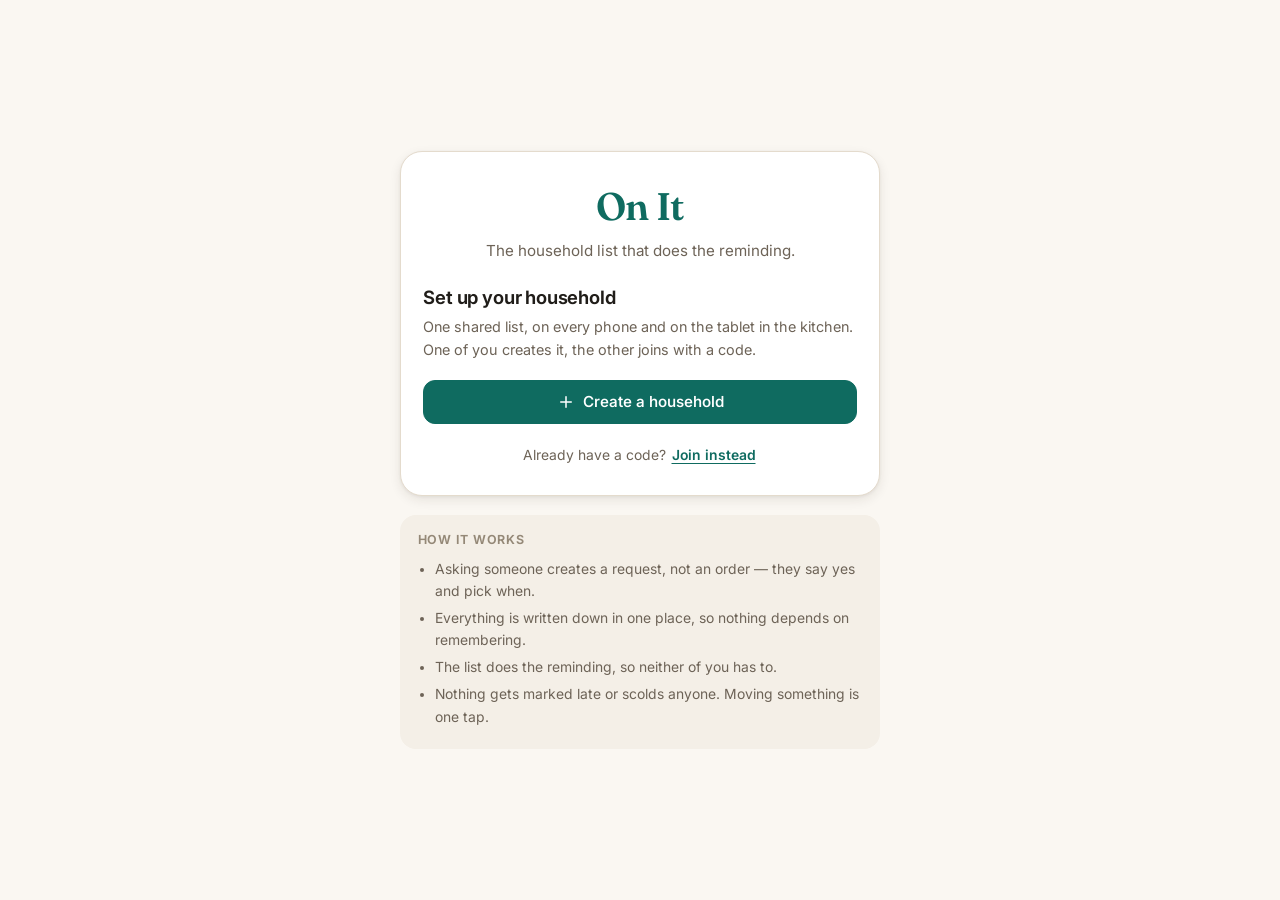
==== onit/index.html @ 19840f33 "Add On It — a shared household list for couples A to-do board built for the loop described in The AD" ====
<!DOCTYPE html>
<html lang="en">
<head>
  <meta charset="UTF-8" />
  <meta name="viewport" content="width=device-width, initial-scale=1, viewport-fit=cover, maximum-scale=1" />
  <title>On It — the household list that does the reminding</title>
  <meta name="description" content="A shared household list for couples. One partner asks, the other agrees and picks when, and the list does the reminding instead of the spouse." />

  <link rel="manifest" href="manifest.webmanifest" />
  <meta name="theme-color" content="#faf7f2" media="(prefers-color-scheme: light)" />
  <meta name="theme-color" content="#131110" media="(prefers-color-scheme: dark)" />
  <meta name="mobile-web-app-capable" content="yes" />
  <meta name="apple-mobile-web-app-capable" content="yes" />
  <meta name="apple-mobile-web-app-status-bar-style" content="default" />
  <meta name="apple-mobile-web-app-title" content="On It" />
  <link rel="apple-touch-icon" href="icons/icon-192.png" />
  <link rel="icon" href="icons/icon-192.png" />

  <link rel="preconnect" href="https://fonts.googleapis.com" />
  <link rel="preconnect" href="https://fonts.gstatic.com" crossorigin />
  <link
    href="https://fonts.googleapis.com/css2?family=Fraunces:opsz,wght@9..144,600&family=Inter:wght@400;500;550;600;650;700&display=swap"
    rel="stylesheet" />
  <link rel="stylesheet" href="app.css" />
</head>
<body>
  <div id="root">
    <!-- First paint before the script boots: a skeleton, never a blank screen. -->
    <div class="setup">
      <div class="setup-card" aria-busy="true">
        <div class="skeleton">
          <div class="sk short"></div>
          <div class="sk"></div>
          <div class="sk short"></div>
        </div>
      </div>
    </div>
  </div>
  <div class="toasts" id="toasts" role="status" aria-live="polite"></div>

  <noscript>
    <div class="setup">
      <div class="setup-card">
        <h2>On It needs JavaScript</h2>
        <p class="lede">This app runs entirely in your browser and needs JavaScript switched on.</p>
      </div>
    </div>
  </noscript>

  <script src="app.js"></script>
</body>
</html>
---- onit/app.css ----
/* ==========================================================================
   On It — design tokens and components

   Layout map
   ----------
   .app
     ├ .topbar        household, acting-as switcher, sync state, settings
     ├ .kiosk-clock   (kiosk only) time + date, readable across a room
     ├ .view          Today | Asks | Everything | Wins
     ├ .nav           bottom tabs on phones, left rail from 860px up
     └ .sheet         add / detail / settings / accept overlays
   ========================================================================== */

:root {
  /* Warm neutral base + a calm teal primary. Clay is reserved for "an ask is
     waiting on you" — the one thing that should catch the eye across a room. */
  --bg: #faf7f2;
  --surface: #ffffff;
  --surface-2: #f4efe7;
  --surface-3: #ebe4d8;
  --border: #e4dbcd;
  --border-strong: #d3c7b4;
  --text: #201d19;
  --muted: #6d6357;
  --faint: #948877;

  --primary: #0f6b60;
  --primary-hover: #0c574e;
  --primary-fg: #ffffff;
  --primary-soft: #e2f0ed;

  --clay: #b0521f;
  --clay-soft: #fbeade;

  --success: #2c7a4b;
  --success-soft: #e3f2e7;
  --warn: #97671a;
  --warn-soft: #fbf0da;
  --danger: #a63232;
  --danger-soft: #fbe8e6;

  --ring: #0f6b60;
  --shadow-sm: 0 1px 2px rgba(45, 34, 20, .06), 0 1px 3px rgba(45, 34, 20, .05);
  --shadow-md: 0 4px 12px rgba(45, 34, 20, .09), 0 1px 3px rgba(45, 34, 20, .06);
  --shadow-lg: 0 16px 40px rgba(45, 34, 20, .16), 0 4px 12px rgba(45, 34, 20, .09);

  --r-sm: 8px;
  --r-md: 12px;
  --r-lg: 16px;
  --r-xl: 22px;

  --sans: "Inter", -apple-system, BlinkMacSystemFont, "Segoe UI", Roboto, Helvetica, Arial, sans-serif;
  --display: "Fraunces", Georgia, "Times New Roman", serif;

  --ease: cubic-bezier(.2, .8, .2, 1);
  --tap: 44px;
}

:root[data-theme="dark"] {
  --bg: #131110;
  --surface: #1c1917;
  --surface-2: #24201d;
  --surface-3: #2f2926;
  --border: #332d29;
  --border-strong: #48403a;
  --text: #f4efe8;
  --muted: #a99e92;
  --faint: #877c70;

  --primary: #4ec2ae;
  --primary-hover: #6fd3c1;
  --primary-fg: #06241f;
  --primary-soft: #17322e;

  --clay: #f0975a;
  --clay-soft: #33231a;

  --success: #5ec27f;
  --success-soft: #172c1e;
  --warn: #dda43e;
  --warn-soft: #2e2517;
  --danger: #ef7d76;
  --danger-soft: #331d1c;

  --ring: #4ec2ae;
  --shadow-sm: 0 1px 2px rgba(0, 0, 0, .5);
  --shadow-md: 0 4px 14px rgba(0, 0, 0, .55);
  --shadow-lg: 0 18px 48px rgba(0, 0, 0, .65);
}

* { box-sizing: border-box; }

html, body {
  height: 100%;
  margin: 0;
}

body {
  background: var(--bg);
  color: var(--text);
  font-family: var(--sans);
  font-size: 16px;
  line-height: 1.5;
  -webkit-font-smoothing: antialiased;
  -webkit-tap-highlight-color: transparent;
  overscroll-behavior-y: none;
}

/* Kiosk: a wall or fridge tablet is read from several feet away, so everything
   steps up a size and touch targets grow. */
body[data-kiosk="on"] { font-size: 19px; --tap: 60px; }

h1, h2, h3 { margin: 0; font-weight: 650; letter-spacing: -.01em; }

button, input, select, textarea {
  font: inherit;
  color: inherit;
}

::selection { background: var(--primary-soft); }

/* --------------------------------------------------------------- primitives */

.btn {
  display: inline-flex;
  align-items: center;
  justify-content: center;
  gap: .5rem;
  min-height: var(--tap);
  padding: .55rem 1rem;
  border: 1px solid var(--border-strong);
  border-radius: var(--r-md);
  background: var(--surface);
  color: var(--text);
  font-size: .95rem;
  font-weight: 550;
  cursor: pointer;
  transition: background .15s var(--ease), border-color .15s var(--ease),
              transform .12s var(--ease), color .15s var(--ease);
}
.btn svg { flex: none; width: 18px; height: 18px; }
.btn:hover { background: var(--surface-2); border-color: var(--faint); }
.btn:active { transform: scale(.97); }
.btn:focus-visible { outline: none; box-shadow: 0 0 0 2px var(--bg), 0 0 0 4px var(--ring); }
.btn[disabled], .btn[aria-disabled="true"] {
  opacity: .5;
  cursor: not-allowed;
  pointer-events: none;
}

.btn-primary {
  background: var(--primary);
  border-color: var(--primary);
  color: var(--primary-fg);
}
.btn-primary:hover { background: var(--primary-hover); border-color: var(--primary-hover); }

.btn-ghost { background: transparent; border-color: transparent; }
.btn-ghost:hover { background: var(--surface-2); border-color: transparent; }

.btn-danger { color: var(--danger); border-color: var(--border); }
.btn-danger:hover { background: var(--danger-soft); border-color: var(--danger); }

.btn-sm { min-height: 36px; padding: .3rem .7rem; font-size: .85rem; border-radius: var(--r-sm); }
.btn-block { width: 100%; }

.icon-btn {
  display: inline-flex;
  align-items: center;
  justify-content: center;
  width: var(--tap);
  height: var(--tap);
  border: 1px solid transparent;
  border-radius: var(--r-md);
  background: transparent;
  color: var(--muted);
  cursor: pointer;
  transition: background .15s var(--ease), color .15s var(--ease), transform .12s var(--ease);
}
.icon-btn:hover { background: var(--surface-2); color: var(--text); }
.icon-btn:active { transform: scale(.94); }
.icon-btn:focus-visible { outline: none; box-shadow: 0 0 0 2px var(--bg), 0 0 0 4px var(--ring); }
.icon-btn svg { width: 20px; height: 20px; }

/* Selectable pills: the app's main input device. Fewer keyboards, more taps. */
.chip {
  display: inline-flex;
  align-items: center;
  gap: .4rem;
  min-height: 40px;
  padding: .35rem .8rem;
  border: 1px solid var(--border-strong);
  border-radius: 999px;
  background: var(--surface);
  color: var(--muted);
  font-size: .88rem;
  font-weight: 550;
  cursor: pointer;
  white-space: nowrap;
  transition: background .15s var(--ease), color .15s var(--ease),
              border-color .15s var(--ease), transform .12s var(--ease);
}
.chip:hover { background: var(--surface-2); color: var(--text); }
.chip:active { transform: scale(.96); }
.chip:focus-visible { outline: none; box-shadow: 0 0 0 2px var(--bg), 0 0 0 3px var(--ring); }
.chip[aria-pressed="true"], .chip[aria-selected="true"] {
  background: var(--primary);
  border-color: var(--primary);
  color: var(--primary-fg);
}
.chip[disabled] { opacity: .45; pointer-events: none; }

.chip-row {
  display: flex;
  flex-wrap: wrap;
  gap: .45rem;
}
.chip-scroll {
  display: flex;
  gap: .45rem;
  overflow-x: auto;
  padding-bottom: .25rem;
  scrollbar-width: none;
}
.chip-scroll::-webkit-scrollbar { display: none; }

.field { display: block; margin-bottom: 1.1rem; }
.field > .label {
  display: block;
  margin-bottom: .4rem;
  font-size: .82rem;
  font-weight: 600;
  letter-spacing: .01em;
  color: var(--muted);
}
.field .hint { margin-top: .4rem; font-size: .8rem; color: var(--faint); line-height: 1.45; }

.input, .textarea, .select {
  width: 100%;
  min-height: var(--tap);
  padding: .6rem .8rem;
  border: 1px solid var(--border-strong);
  border-radius: var(--r-md);
  background: var(--surface);
  transition: border-color .15s var(--ease), box-shadow .15s var(--ease), background .15s var(--ease);
}
.input:hover, .textarea:hover, .select:hover { border-color: var(--faint); }
.input:focus, .textarea:focus, .select:focus {
  outline: none;
  border-color: var(--primary);
  box-shadow: 0 0 0 3px var(--primary-soft);
}
.input[disabled], .textarea[disabled], .select[disabled] {
  opacity: .55;
  cursor: not-allowed;
  background: var(--surface-2);
}
.input[aria-invalid="true"], .textarea[aria-invalid="true"] {
  border-color: var(--danger);
  box-shadow: 0 0 0 3px var(--danger-soft);
}
.textarea { min-height: 84px; resize: vertical; line-height: 1.55; }
.input-lg { font-size: 1.15rem; font-weight: 550; padding: .8rem .9rem; }

.error-text {
  display: flex;
  align-items: center;
  gap: .35rem;
  margin-top: .4rem;
  color: var(--danger);
  font-size: .82rem;
  font-weight: 500;
}

.switch {
  display: flex;
  align-items: center;
  justify-content: space-between;
  gap: 1rem;
  width: 100%;
  min-height: var(--tap);
  padding: .55rem .2rem;
  border: none;
  background: none;
  text-align: left;
  cursor: pointer;
  border-radius: var(--r-sm);
}
.switch:hover .switch-track { border-color: var(--faint); }
.switch:focus-visible { outline: none; box-shadow: 0 0 0 2px var(--bg), 0 0 0 4px var(--ring); }
.switch-text { font-size: .95rem; font-weight: 550; }
.switch-sub { font-size: .8rem; color: var(--muted); font-weight: 400; line-height: 1.45; }
.switch-track {
  flex: none;
  width: 46px;
  height: 28px;
  padding: 3px;
  border: 1px solid var(--border-strong);
  border-radius: 999px;
  background: var(--surface-2);
  transition: background .2s var(--ease), border-color .2s var(--ease);
}
.switch-thumb {
  display: block;
  width: 20px;
  height: 20px;
  border-radius: 50%;
  background: var(--surface);
  box-shadow: var(--shadow-sm);
  transition: transform .2s var(--ease);
}
.switch[aria-checked="true"] .switch-track { background: var(--primary); border-color: var(--primary); }
.switch[aria-checked="true"] .switch-thumb { transform: translateX(18px); }

.avatar {
  display: inline-flex;
  align-items: center;
  justify-content: center;
  flex: none;
  width: 28px;
  height: 28px;
  border-radius: 50%;
  font-size: .75rem;
  font-weight: 700;
  letter-spacing: .01em;
  color: #fff;
  background: var(--m-teal);
}
.avatar-lg { width: 40px; height: 40px; font-size: .95rem; }

/* Member colours. Distinct in both themes and distinguishable without relying
   on hue alone — every avatar also carries the person's initials. */
.m-teal   { background: #10736a; }
.m-rose   { background: #b23a5f; }
.m-indigo { background: #4a54ab; }
.m-amber  { background: #9a6410; }
.m-violet { background: #7345a8; }
.m-forest { background: #3d7233; }
.m-slate  { background: #4d5b6b; }
.m-clay   { background: #a8542a; }

.badge {
  display: inline-flex;
  align-items: center;
  gap: .3rem;
  padding: .12rem .5rem;
  border-radius: 999px;
  background: var(--surface-2);
  color: var(--muted);
  font-size: .74rem;
  font-weight: 600;
  white-space: nowrap;
}
.badge svg { width: 13px; height: 13px; }
.badge-clay { background: var(--clay-soft); color: var(--clay); }
.badge-warn { background: var(--warn-soft); color: var(--warn); }
.badge-ok { background: var(--success-soft); color: var(--success); }
.badge-primary { background: var(--primary-soft); color: var(--primary); }

/* ------------------------------------------------------------------ shell */

.app {
  display: flex;
  flex-direction: column;
  min-height: 100dvh;
}

.topbar {
  position: sticky;
  top: 0;
  z-index: 30;
  display: flex;
  align-items: center;
  gap: .6rem;
  padding: .5rem .8rem;
  padding-top: max(.5rem, env(safe-area-inset-top));
  background: color-mix(in srgb, var(--bg) 88%, transparent);
  backdrop-filter: blur(12px);
  border-bottom: 1px solid var(--border);
}
.topbar .home {
  display: flex;
  align-items: center;
  gap: .5rem;
  min-width: 0;
  padding: .25rem .4rem;
  border: 1px solid transparent;
  border-radius: var(--r-md);
  background: none;
  cursor: pointer;
  transition: background .15s var(--ease);
}
.topbar .home:hover { background: var(--surface-2); }
.topbar .home:focus-visible { outline: none; box-shadow: 0 0 0 2px var(--bg), 0 0 0 4px var(--ring); }
.wordmark {
  font-family: var(--display);
  font-size: 1.15rem;
  font-weight: 600;
  letter-spacing: -.02em;
  color: var(--primary);
}
.household-name {
  min-width: 0;
  overflow: hidden;
  text-overflow: ellipsis;
  white-space: nowrap;
  font-size: .82rem;
  color: var(--muted);
}
.topbar .spacer { flex: 1; }

.who {
  display: inline-flex;
  align-items: center;
  gap: .45rem;
  min-height: 40px;
  padding: .2rem .6rem .2rem .25rem;
  border: 1px solid var(--border);
  border-radius: 999px;
  background: var(--surface);
  cursor: pointer;
  transition: background .15s var(--ease), border-color .15s var(--ease);
}
.who:hover { background: var(--surface-2); border-color: var(--faint); }
.who:focus-visible { outline: none; box-shadow: 0 0 0 2px var(--bg), 0 0 0 4px var(--ring); }
.who span { font-size: .85rem; font-weight: 600; }
.who svg { width: 14px; height: 14px; color: var(--faint); }

.sync {
  display: inline-flex;
  align-items: center;
  gap: .35rem;
  padding: .25rem .55rem;
  border-radius: 999px;
  font-size: .74rem;
  font-weight: 600;
  color: var(--muted);
  background: var(--surface-2);
}
.sync .dot { width: 7px; height: 7px; border-radius: 50%; background: var(--success); }
.sync[data-state="syncing"] .dot { background: var(--warn); animation: pulse 1.1s ease-in-out infinite; }
.sync[data-state="offline"] { background: var(--warn-soft); color: var(--warn); }
.sync[data-state="offline"] .dot { background: var(--warn); }
.sync[data-state="error"] { background: var(--danger-soft); color: var(--danger); }
.sync[data-state="error"] .dot { background: var(--danger); }
@keyframes pulse { 0%, 100% { opacity: 1; } 50% { opacity: .35; } }

.kiosk-clock {
  display: none;
  align-items: baseline;
  gap: .8rem;
  padding: .4rem 1.1rem 0;
}
body[data-kiosk="on"] .kiosk-clock { display: flex; }
.kiosk-clock .time {
  font-family: var(--display);
  font-size: 2.6rem;
  font-weight: 600;
  letter-spacing: -.02em;
  line-height: 1;
}
.kiosk-clock .date { font-size: 1rem; color: var(--muted); font-weight: 550; }

.view {
  flex: 1;
  width: 100%;
  max-width: 780px;
  margin: 0 auto;
  padding: 1rem .9rem calc(6.5rem + env(safe-area-inset-bottom));
}

.view-head {
  display: flex;
  align-items: flex-end;
  justify-content: space-between;
  gap: 1rem;
  margin-bottom: .9rem;
}
.view-head h1 { font-size: 1.5rem; }
.view-head .sub { margin-top: .15rem; font-size: .86rem; color: var(--muted); }

.section { margin-top: 1.4rem; }
.section:first-of-type { margin-top: 0; }
.section-head {
  display: flex;
  align-items: center;
  gap: .55rem;
  margin-bottom: .55rem;
  padding: 0 .15rem;
}
.section-head h2 {
  font-size: .78rem;
  font-weight: 700;
  letter-spacing: .07em;
  text-transform: uppercase;
  color: var(--faint);
}
.section-head .count {
  font-size: .74rem;
  font-weight: 700;
  color: var(--faint);
}
.section-head .rule { flex: 1; height: 1px; background: var(--border); }

.stack { display: flex; flex-direction: column; gap: .55rem; }

/* -------------------------------------------------------------- task card */

.task {
  display: flex;
  align-items: flex-start;
  gap: .75rem;
  padding: .8rem .85rem;
  border: 1px solid var(--border);
  border-radius: var(--r-lg);
  background: var(--surface);
  box-shadow: var(--shadow-sm);
  transition: box-shadow .18s var(--ease), border-color .18s var(--ease),
              transform .18s var(--ease), opacity .3s var(--ease);
}
.task:hover { box-shadow: var(--shadow-md); border-color: var(--border-strong); }
.task[data-matters="true"] { border-left: 3px solid var(--clay); }
.task[data-nudged="true"] { background: linear-gradient(90deg, var(--clay-soft), var(--surface) 55%); }

/* The completion animation runs before the mutation fires, so the tap feels
   instant even on a slow connection. */
.task.is-completing {
  opacity: 0;
  transform: translateX(14px) scale(.97);
}

.check {
  flex: none;
  position: relative;
  width: 30px;
  height: 30px;
  margin-top: .1rem;
  border: 2px solid var(--border-strong);
  border-radius: 50%;
  background: var(--surface);
  cursor: pointer;
  transition: border-color .15s var(--ease), background .15s var(--ease), transform .12s var(--ease);
}
body[data-kiosk="on"] .check { width: 38px; height: 38px; }
.check:hover { border-color: var(--primary); background: var(--primary-soft); }
.check:active { transform: scale(.9); }
.check:focus-visible { outline: none; box-shadow: 0 0 0 2px var(--bg), 0 0 0 4px var(--ring); }
.check svg {
  position: absolute;
  inset: 0;
  margin: auto;
  width: 60%;
  height: 60%;
  color: var(--primary);
  opacity: 0;
  transform: scale(.4);
  transition: opacity .18s var(--ease), transform .18s var(--ease);
}
.check:hover svg { opacity: .45; transform: scale(1); }
.check[aria-checked="true"] {
  border-color: var(--primary);
  background: var(--primary);
}
.check[aria-checked="true"] svg { opacity: 1; transform: scale(1); color: var(--primary-fg); }

.task-body { flex: 1; min-width: 0; }
.task-title {
  font-size: 1rem;
  font-weight: 550;
  line-height: 1.35;
  word-break: break-word;
}
body[data-kiosk="on"] .task-title { font-size: 1.12rem; }
.task[data-done="true"] .task-title { color: var(--muted); text-decoration: line-through; }
.task-notes {
  margin-top: .25rem;
  font-size: .85rem;
  color: var(--muted);
  line-height: 1.45;
  white-space: pre-wrap;
  word-break: break-word;
}
.task-meta {
  display: flex;
  flex-wrap: wrap;
  align-items: center;
  gap: .35rem;
  margin-top: .45rem;
}
.task-actions { display: flex; align-items: center; gap: .15rem; flex: none; }

.steps { margin-top: .6rem; display: flex; flex-direction: column; gap: .1rem; }
.step {
  display: flex;
  align-items: center;
  gap: .55rem;
  width: 100%;
  min-height: 36px;
  padding: .2rem .3rem;
  border: none;
  border-radius: var(--r-sm);
  background: none;
  text-align: left;
  font-size: .88rem;
  color: var(--text);
  cursor: pointer;
  transition: background .15s var(--ease);
}
.step:hover { background: var(--surface-2); }
.step:focus-visible { outline: none; box-shadow: 0 0 0 2px var(--bg), 0 0 0 3px var(--ring); }
.step .box {
  flex: none;
  display: inline-flex;
  align-items: center;
  justify-content: center;
  width: 18px;
  height: 18px;
  border: 1.5px solid var(--border-strong);
  border-radius: 5px;
  transition: background .15s var(--ease), border-color .15s var(--ease);
}
.step .box svg { width: 12px; height: 12px; color: var(--primary-fg); opacity: 0; }
.step[aria-checked="true"] .box { background: var(--primary); border-color: var(--primary); }
.step[aria-checked="true"] .box svg { opacity: 1; }
.step[aria-checked="true"] .txt { color: var(--muted); text-decoration: line-through; }

.progress {
  height: 4px;
  margin-top: .5rem;
  border-radius: 999px;
  background: var(--surface-3);
  overflow: hidden;
}
.progress > i {
  display: block;
  height: 100%;
  border-radius: 999px;
  background: var(--primary);
  transition: width .3s var(--ease);
}

/* ------------------------------------------------------------- ask cards */

.ask {
  padding: .95rem;
  border: 1px solid var(--border);
  border-radius: var(--r-lg);
  background: var(--surface);
  box-shadow: var(--shadow-sm);
}
.ask[data-mine="true"] {
  border-color: color-mix(in srgb, var(--clay) 40%, var(--border));
  background: linear-gradient(180deg, var(--clay-soft), var(--surface) 60%);
}
.ask .from {
  display: flex;
  align-items: center;
  gap: .45rem;
  margin-bottom: .4rem;
  font-size: .8rem;
  color: var(--muted);
}
.ask .ask-title { font-size: 1.05rem; font-weight: 600; line-height: 1.35; }
.ask .ask-actions { display: flex; flex-wrap: wrap; gap: .45rem; margin-top: .85rem; }
.ask-commit {
  margin-top: .85rem;
  padding-top: .85rem;
  border-top: 1px dashed var(--border-strong);
}
.ask-commit .label {
  display: block;
  margin-bottom: .45rem;
  font-size: .78rem;
  font-weight: 650;
  color: var(--muted);
}

/* ------------------------------------------------------------ data states */

.empty {
  display: flex;
  flex-direction: column;
  align-items: center;
  gap: .6rem;
  padding: 3rem 1.5rem;
  text-align: center;
}
.empty .art {
  display: flex;
  align-items: center;
  justify-content: center;
  width: 64px;
  height: 64px;
  border-radius: 50%;
  background: var(--primary-soft);
  color: var(--primary);
}
.empty .art svg { width: 30px; height: 30px; }
.empty h3 { font-family: var(--display); font-size: 1.35rem; font-weight: 600; }
.empty p { margin: 0; max-width: 34ch; color: var(--muted); font-size: .92rem; line-height: 1.55; }
.empty .btn { margin-top: .5rem; }

.skeleton { display: flex; flex-direction: column; gap: .55rem; }
.sk {
  height: 76px;
  border-radius: var(--r-lg);
  background: linear-gradient(90deg, var(--surface-2) 25%, var(--surface-3) 37%, var(--surface-2) 63%);
  background-size: 400% 100%;
  animation: shimmer 1.4s ease-in-out infinite;
}
.sk.short { height: 52px; }
@keyframes shimmer { 0% { background-position: 100% 0; } 100% { background-position: 0 0; } }

.error-panel {
  display: flex;
  flex-direction: column;
  align-items: center;
  gap: .7rem;
  padding: 2.2rem 1.4rem;
  border: 1px solid color-mix(in srgb, var(--danger) 35%, var(--border));
  border-radius: var(--r-lg);
  background: var(--danger-soft);
  text-align: center;
}
.error-panel h3 { font-size: 1.05rem; color: var(--danger); }
.error-panel p { margin: 0; max-width: 40ch; font-size: .88rem; color: var(--text); line-height: 1.55; }
.error-panel details { font-size: .78rem; color: var(--muted); }
.error-panel summary { cursor: pointer; }

.notice {
  display: flex;
  align-items: flex-start;
  gap: .6rem;
  padding: .75rem .85rem;
  border: 1px solid var(--border);
  border-radius: var(--r-md);
  background: var(--surface-2);
  font-size: .87rem;
  line-height: 1.5;
}
.notice svg { flex: none; width: 18px; height: 18px; margin-top: .1rem; color: var(--muted); }
.notice-warn { background: var(--warn-soft); border-color: color-mix(in srgb, var(--warn) 30%, var(--border)); }
.notice-warn svg { color: var(--warn); }
.notice .btn { margin-left: auto; flex: none; }

/* -------------------------------------------------------------------- nav */

.nav {
  position: fixed;
  left: 0;
  right: 0;
  bottom: 0;
  z-index: 40;
  display: flex;
  align-items: center;
  gap: .2rem;
  padding: .35rem .5rem calc(.35rem + env(safe-area-inset-bottom));
  background: color-mix(in srgb, var(--bg) 92%, transparent);
  backdrop-filter: blur(14px);
  border-top: 1px solid var(--border);
}
.nav .tab {
  position: relative;
  flex: 1;
  display: flex;
  flex-direction: column;
  align-items: center;
  gap: .15rem;
  min-height: 54px;
  padding: .35rem .2rem;
  border: none;
  border-radius: var(--r-md);
  background: none;
  color: var(--muted);
  font-size: .7rem;
  font-weight: 600;
  cursor: pointer;
  transition: color .15s var(--ease), background .15s var(--ease);
}
.nav .tab:hover { background: var(--surface-2); color: var(--text); }
.nav .tab:active { transform: scale(.96); }
.nav .tab:focus-visible { outline: none; box-shadow: 0 0 0 2px var(--bg), 0 0 0 4px var(--ring); }
.nav .tab[aria-current="page"] { color: var(--primary); }
.nav .tab svg { width: 21px; height: 21px; }
.nav .tab .pip {
  position: absolute;
  top: .3rem;
  left: 50%;
  transform: translateX(6px);
  min-width: 17px;
  height: 17px;
  padding: 0 4px;
  border-radius: 999px;
  background: var(--clay);
  color: #fff;
  font-size: .64rem;
  font-weight: 700;
  line-height: 17px;
}

.fab {
  position: fixed;
  right: 1rem;
  bottom: calc(4.6rem + env(safe-area-inset-bottom));
  z-index: 41;
  display: inline-flex;
  align-items: center;
  gap: .45rem;
  height: 54px;
  padding: 0 1.25rem;
  border: none;
  border-radius: 999px;
  background: var(--primary);
  color: var(--primary-fg);
  font-size: .95rem;
  font-weight: 650;
  box-shadow: var(--shadow-lg);
  cursor: pointer;
  transition: transform .15s var(--ease), background .15s var(--ease);
}
.fab:hover { background: var(--primary-hover); transform: translateY(-1px); }
.fab:active { transform: scale(.96); }
.fab:focus-visible { outline: none; box-shadow: 0 0 0 3px var(--bg), 0 0 0 6px var(--ring); }
.fab svg { width: 20px; height: 20px; }

@media (min-width: 860px) {
  /* The rail is fixed, so the shell is simply inset by its width — the topbar
     stays sticky and the view keeps centring itself inside what's left. */
  .app { display: block; padding-left: 236px; }
  .topbar { padding-left: 1.3rem; padding-right: 1.3rem; }
  .nav {
    position: fixed;
    top: 0;
    bottom: 0;
    left: 0;
    right: auto;
    width: 236px;
    flex-direction: column;
    align-items: stretch;
    gap: .25rem;
    padding: 1rem .7rem;
    border-top: none;
    border-right: 1px solid var(--border);
    background: var(--surface);
  }
  .nav .rail-brand {
    display: flex;
    align-items: center;
    gap: .5rem;
    padding: .3rem .6rem 1.1rem;
  }
  .nav .tab {
    flex: none;
    flex-direction: row;
    justify-content: flex-start;
    gap: .7rem;
    min-height: 46px;
    padding: .5rem .7rem;
    font-size: .95rem;
  }
  .nav .tab[aria-current="page"] { background: var(--primary-soft); }
  .nav .tab .pip { position: static; transform: none; margin-left: auto; }
  .view { padding: 1.4rem 1.4rem 4rem; }
  .fab { right: 2rem; bottom: 2rem; height: 58px; }
}

body[data-kiosk="on"] .view { max-width: 900px; }
/* The kiosk header already carries the date in large type. */
body[data-kiosk="on"] .view-head .sub { display: none; }

.rail-brand .wordmark { font-size: 1.35rem; }
@media (max-width: 859px) { .nav .rail-brand { display: none; } }

/* ------------------------------------------------------------------ sheet */

.scrim {
  position: fixed;
  inset: 0;
  z-index: 50;
  background: rgba(28, 22, 14, .45);
  backdrop-filter: blur(3px);
  animation: fade .18s var(--ease);
}
@keyframes fade { from { opacity: 0; } to { opacity: 1; } }

.sheet {
  position: fixed;
  z-index: 51;
  left: 0;
  right: 0;
  bottom: 0;
  max-height: 92dvh;
  display: flex;
  flex-direction: column;
  border-radius: var(--r-xl) var(--r-xl) 0 0;
  background: var(--bg);
  box-shadow: var(--shadow-lg);
  animation: rise .26s var(--ease);
}
@keyframes rise { from { transform: translateY(3%); opacity: .6; } to { transform: none; opacity: 1; } }

.sheet-head {
  display: flex;
  align-items: center;
  gap: .6rem;
  padding: .7rem .8rem;
  border-bottom: 1px solid var(--border);
}
.sheet-head h2 { flex: 1; font-size: 1.05rem; }
.sheet-body { flex: 1; overflow-y: auto; padding: 1rem .9rem; }
.sheet-foot {
  display: flex;
  gap: .6rem;
  padding: .8rem .9rem calc(.8rem + env(safe-area-inset-bottom));
  border-top: 1px solid var(--border);
  background: var(--surface);
}
.sheet-foot .btn { flex: 1; }

@media (min-width: 720px) {
  .sheet {
    left: 50%;
    bottom: auto;
    top: 50%;
    right: auto;
    width: min(560px, 94vw);
    transform: translate(-50%, -50%);
    border-radius: var(--r-xl);
    max-height: 88dvh;
  }
  @keyframes rise {
    from { transform: translate(-50%, -47%); opacity: .5; }
    to { transform: translate(-50%, -50%); opacity: 1; }
  }
}

.sheet-section { margin-bottom: 1.5rem; }
.sheet-section > h3 {
  margin-bottom: .55rem;
  font-size: .78rem;
  font-weight: 700;
  letter-spacing: .07em;
  text-transform: uppercase;
  color: var(--faint);
}

.list-row {
  display: flex;
  align-items: center;
  gap: .7rem;
  width: 100%;
  min-height: var(--tap);
  padding: .6rem .3rem;
  border: none;
  border-bottom: 1px solid var(--border);
  background: none;
  text-align: left;
  cursor: pointer;
  transition: background .15s var(--ease);
}
.list-row:hover { background: var(--surface-2); }
.list-row:focus-visible { outline: none; box-shadow: 0 0 0 2px var(--bg), 0 0 0 3px var(--ring); }
.list-row .grow { flex: 1; min-width: 0; }
.list-row .t { font-size: .95rem; font-weight: 550; }
.list-row .s { font-size: .8rem; color: var(--muted); }

/* --------------------------------------------------------------- code card */

.code-card {
  padding: 1.1rem;
  border: 1px dashed var(--border-strong);
  border-radius: var(--r-lg);
  background: var(--surface-2);
  text-align: center;
}
.code-card .code {
  font-family: ui-monospace, SFMono-Regular, Menlo, Consolas, monospace;
  font-size: clamp(1.15rem, 5vw, 1.6rem);
  font-weight: 700;
  letter-spacing: .06em;
  word-break: break-all;
  color: var(--primary);
}
.code-card .cap { margin: .5rem 0 0; font-size: .82rem; color: var(--muted); line-height: 1.5; }

/* ------------------------------------------------------------------ stats */

.stat-grid {
  display: grid;
  grid-template-columns: repeat(auto-fit, minmax(104px, 1fr));
  gap: .6rem;
}
.stat {
  padding: .85rem;
  border: 1px solid var(--border);
  border-radius: var(--r-lg);
  background: var(--surface);
}
.stat .n {
  font-family: var(--display);
  font-size: 1.9rem;
  font-weight: 600;
  line-height: 1.1;
  letter-spacing: -.02em;
}
.stat .k { margin-top: .1rem; font-size: .78rem; font-weight: 600; color: var(--muted); }

.load-bar {
  display: flex;
  height: 12px;
  margin-top: .6rem;
  border-radius: 999px;
  overflow: hidden;
  background: var(--surface-3);
}
.load-bar > i { display: block; height: 100%; transition: width .4s var(--ease); }
.load-key { display: flex; flex-wrap: wrap; gap: .8rem; margin-top: .5rem; }
.load-key span { display: inline-flex; align-items: center; gap: .35rem; font-size: .78rem; color: var(--muted); }
.load-key i { width: 9px; height: 9px; border-radius: 50%; }

.kudo {
  display: flex;
  gap: .7rem;
  padding: .75rem .3rem;
  border-bottom: 1px solid var(--border);
}
.kudo .emoji { font-size: 1.35rem; line-height: 1.2; }
.kudo .msg { font-size: .93rem; line-height: 1.45; }
.kudo .who-line { margin-top: .15rem; font-size: .78rem; color: var(--muted); }
.kudo[data-unseen="true"] { background: var(--primary-soft); border-radius: var(--r-md); padding-left: .6rem; }

/* ------------------------------------------------------------------ timer */

.focus {
  position: fixed;
  inset: 0;
  z-index: 60;
  display: flex;
  flex-direction: column;
  align-items: center;
  justify-content: center;
  gap: 1.4rem;
  padding: 2rem;
  background: var(--bg);
  text-align: center;
  animation: fade .2s var(--ease);
}
.focus .task-name {
  max-width: 22ch;
  font-family: var(--display);
  font-size: clamp(1.4rem, 6vw, 2.2rem);
  font-weight: 600;
  line-height: 1.25;
}
.focus .dial { position: relative; width: min(62vw, 260px); aspect-ratio: 1; }
.focus .dial svg { width: 100%; height: 100%; transform: rotate(-90deg); }
.focus .dial .track { stroke: var(--surface-3); }
.focus .dial .run { stroke: var(--primary); stroke-linecap: round; transition: stroke-dashoffset 1s linear; }
.focus .dial .readout {
  position: absolute;
  inset: 0;
  display: flex;
  align-items: center;
  justify-content: center;
  font-size: clamp(2rem, 9vw, 3rem);
  font-weight: 650;
  font-variant-numeric: tabular-nums;
  letter-spacing: -.02em;
}
.focus .row { display: flex; flex-wrap: wrap; gap: .6rem; justify-content: center; }
.focus .hint { max-width: 30ch; font-size: .85rem; color: var(--muted); line-height: 1.5; }

/* ------------------------------------------------------------------ toast */

.toasts {
  position: fixed;
  left: 50%;
  bottom: calc(9.2rem + env(safe-area-inset-bottom));
  z-index: 70;
  display: flex;
  flex-direction: column;
  gap: .45rem;
  width: min(440px, calc(100vw - 1.6rem));
  transform: translateX(-50%);
  pointer-events: none;
}
@media (min-width: 860px) { .toasts { bottom: 1.5rem; left: calc(50% + 118px); } }
.toast {
  display: flex;
  align-items: center;
  gap: .6rem;
  padding: .7rem .85rem;
  border: 1px solid var(--border-strong);
  border-radius: var(--r-md);
  background: var(--surface);
  box-shadow: var(--shadow-lg);
  font-size: .88rem;
  line-height: 1.4;
  pointer-events: auto;
  animation: toast-in .22s var(--ease);
}
@keyframes toast-in { from { transform: translateY(8px); opacity: 0; } to { transform: none; opacity: 1; } }
.toast[data-tone="error"] { border-color: var(--danger); background: var(--danger-soft); color: var(--danger); }
.toast[data-tone="ok"] { border-color: var(--success); background: var(--success-soft); color: var(--success); }
.toast .btn { margin-left: auto; }

/* ------------------------------------------------------------------ setup */

.setup {
  display: flex;
  flex-direction: column;
  align-items: center;
  justify-content: center;
  min-height: 100dvh;
  padding: 1.5rem 1.1rem calc(1.5rem + env(safe-area-inset-bottom));
}
.setup-card {
  width: min(480px, 100%);
  padding: 1.6rem 1.4rem;
  border: 1px solid var(--border);
  border-radius: var(--r-xl);
  background: var(--surface);
  box-shadow: var(--shadow-md);
}
.setup .brand { text-align: center; margin-bottom: 1.3rem; }
.setup .brand .wordmark { font-size: 2.4rem; display: block; }
.setup .brand p {
  margin: .3rem 0 0;
  font-size: .95rem;
  color: var(--muted);
  line-height: 1.5;
}
.setup h2 { font-size: 1.15rem; margin-bottom: .3rem; }
.setup .lede { margin: 0 0 1.2rem; color: var(--muted); font-size: .9rem; line-height: 1.55; }
.setup .alt { margin-top: 1.1rem; text-align: center; font-size: .87rem; color: var(--muted); }
.setup .link {
  border: none;
  background: none;
  padding: .2rem .1rem;
  color: var(--primary);
  font-weight: 600;
  text-decoration: underline;
  text-underline-offset: 3px;
  cursor: pointer;
  border-radius: 4px;
}
.setup .link:hover { color: var(--primary-hover); }
.setup .link:focus-visible { outline: none; box-shadow: 0 0 0 2px var(--bg), 0 0 0 4px var(--ring); }

.why {
  width: min(480px, 100%);
  margin-top: 1.2rem;
  padding: 1rem 1.1rem;
  border-radius: var(--r-lg);
  background: var(--surface-2);
}
.why h3 { font-size: .78rem; letter-spacing: .07em; text-transform: uppercase; color: var(--faint); margin-bottom: .5rem; }
.why ul { margin: 0; padding-left: 1.1rem; }
.why li { font-size: .87rem; color: var(--muted); line-height: 1.6; margin-bottom: .3rem; }

.color-picker { display: flex; flex-wrap: wrap; gap: .5rem; }
.swatch {
  width: 38px;
  height: 38px;
  border: 2px solid transparent;
  border-radius: 50%;
  cursor: pointer;
  transition: transform .12s var(--ease), border-color .15s var(--ease);
}
.swatch:hover { transform: scale(1.08); }
.swatch:focus-visible { outline: none; box-shadow: 0 0 0 2px var(--bg), 0 0 0 4px var(--ring); }
.swatch[aria-pressed="true"] { border-color: var(--text); transform: scale(1.08); }

.sr-only {
  position: absolute;
  width: 1px; height: 1px;
  padding: 0; margin: -1px;
  overflow: hidden;
  clip: rect(0 0 0 0);
  white-space: nowrap;
  border: 0;
}

@media (prefers-reduced-motion: reduce) {
  *, *::before, *::after {
    animation-duration: .01ms !important;
    animation-iteration-count: 1 !important;
    transition-duration: .01ms !important;
  }
}
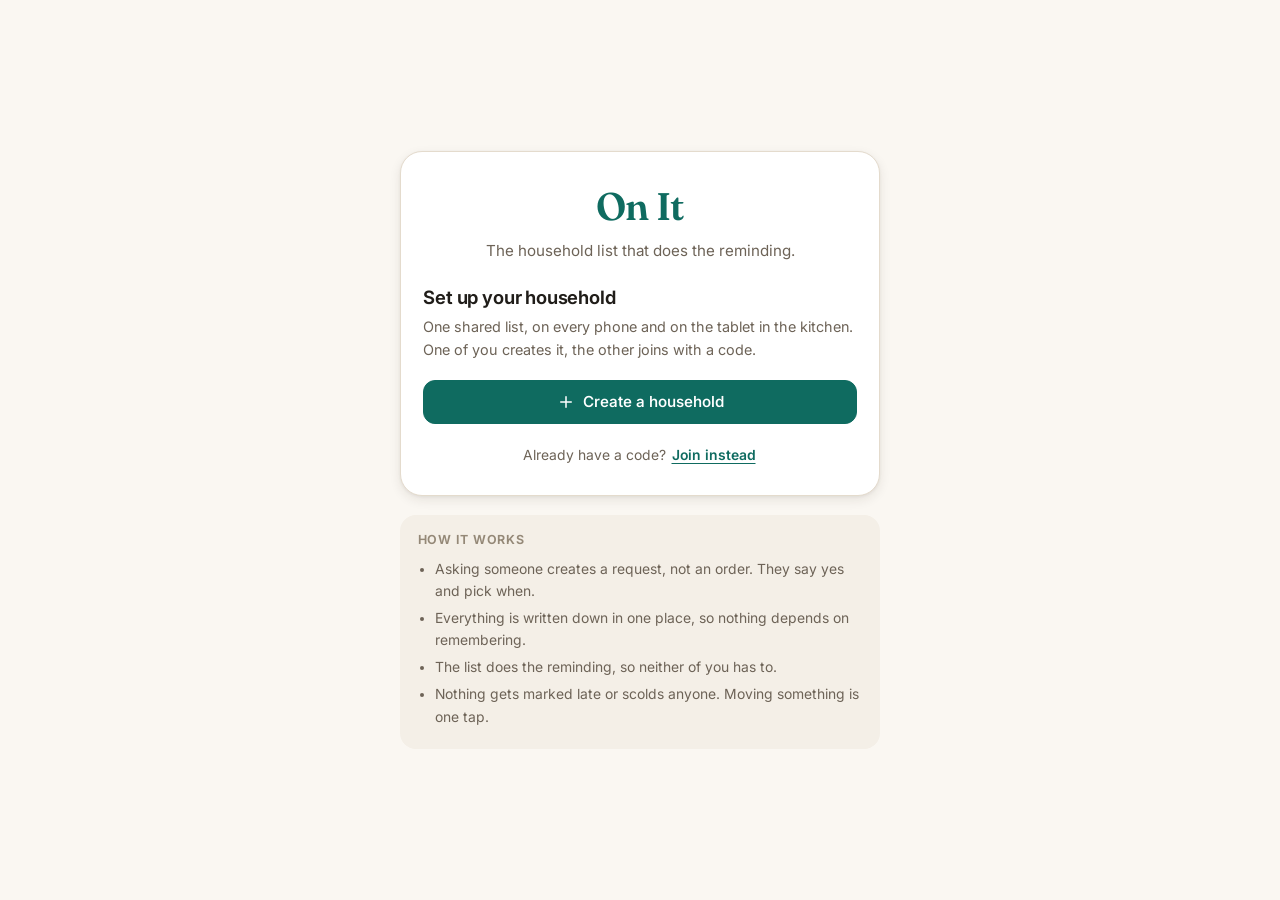
==== commit f27c1702: "Fix: reassigning an existing task routes through the request flow; em-dash copy pass - task.save (se" ====
--- a/onit/index.html
+++ b/onit/index.html
@@ -3,7 +3,7 @@
 <head>
   <meta charset="UTF-8" />
   <meta name="viewport" content="width=device-width, initial-scale=1, viewport-fit=cover, maximum-scale=1" />
-  <title>On It — the household list that does the reminding</title>
+  <title>On It: the household list that does the reminding</title>
   <meta name="description" content="A shared household list for couples. One partner asks, the other agrees and picks when, and the list does the reminding instead of the spouse." />
 
   <link rel="manifest" href="manifest.webmanifest" />
